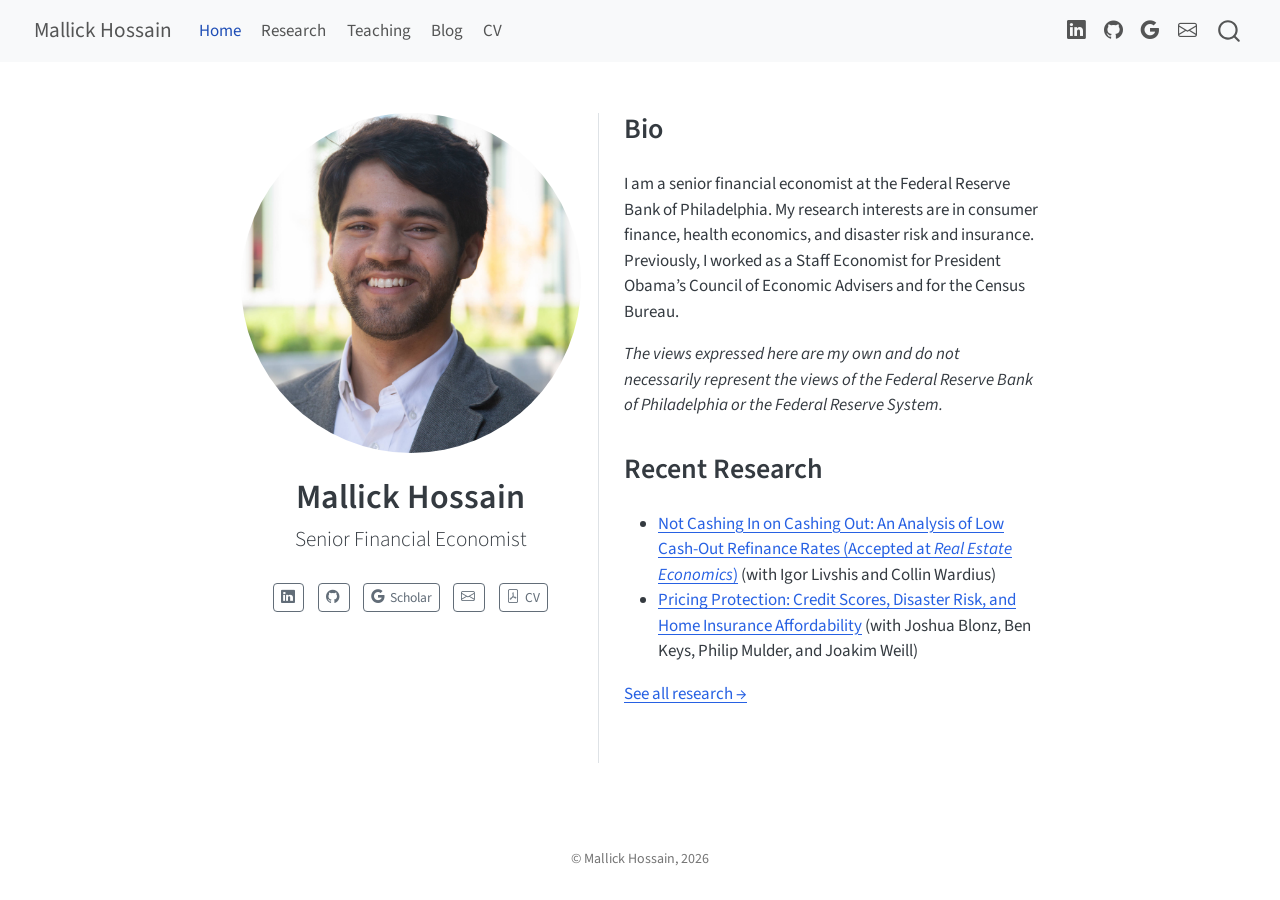
==== docs/index.html @ 6b45d467 "initial commit" ====
<!DOCTYPE html>
<html xmlns="http://www.w3.org/1999/xhtml" lang="en" xml:lang="en"><head>

<meta charset="utf-8">
<meta name="generator" content="quarto-1.8.25">

<meta name="viewport" content="width=device-width, initial-scale=1.0, user-scalable=yes">


<title>Mallick Hossain</title>
<style>
code{white-space: pre-wrap;}
span.smallcaps{font-variant: small-caps;}
div.columns{display: flex; gap: min(4vw, 1.5em);}
div.column{flex: auto; overflow-x: auto;}
div.hanging-indent{margin-left: 1.5em; text-indent: -1.5em;}
ul.task-list{list-style: none;}
ul.task-list li input[type="checkbox"] {
  width: 0.8em;
  margin: 0 0.8em 0.2em -1em; /* quarto-specific, see https://github.com/quarto-dev/quarto-cli/issues/4556 */ 
  vertical-align: middle;
}
</style>


<script src="site_libs/quarto-nav/quarto-nav.js"></script>
<script src="site_libs/quarto-nav/headroom.min.js"></script>
<script src="site_libs/clipboard/clipboard.min.js"></script>
<script src="site_libs/quarto-search/autocomplete.umd.js"></script>
<script src="site_libs/quarto-search/fuse.min.js"></script>
<script src="site_libs/quarto-search/quarto-search.js"></script>
<meta name="quarto:offset" content="./">
<script src="site_libs/quarto-html/quarto.js" type="module"></script>
<script src="site_libs/quarto-html/tabsets/tabsets.js" type="module"></script>
<script src="site_libs/quarto-html/axe/axe-check.js" type="module"></script>
<script src="site_libs/quarto-html/popper.min.js"></script>
<script src="site_libs/quarto-html/tippy.umd.min.js"></script>
<link href="site_libs/quarto-html/tippy.css" rel="stylesheet">
<link href="site_libs/quarto-html/quarto-syntax-highlighting-7b89279ff1a6dce999919e0e67d4d9ec.css" rel="stylesheet" id="quarto-text-highlighting-styles">
<script src="site_libs/bootstrap/bootstrap.min.js"></script>
<link href="site_libs/bootstrap/bootstrap-icons.css" rel="stylesheet">
<link href="site_libs/bootstrap/bootstrap-5da7ccef4470bbfba848339bb41d5ec3.min.css" rel="stylesheet" append-hash="true" id="quarto-bootstrap" data-mode="light">
<script id="quarto-search-options" type="application/json">{
  "location": "navbar",
  "copy-button": false,
  "collapse-after": 3,
  "panel-placement": "end",
  "type": "overlay",
  "limit": 50,
  "keyboard-shortcut": [
    "f",
    "/",
    "s"
  ],
  "show-item-context": false,
  "language": {
    "search-no-results-text": "No results",
    "search-matching-documents-text": "matching documents",
    "search-copy-link-title": "Copy link to search",
    "search-hide-matches-text": "Hide additional matches",
    "search-more-match-text": "more match in this document",
    "search-more-matches-text": "more matches in this document",
    "search-clear-button-title": "Clear",
    "search-text-placeholder": "",
    "search-detached-cancel-button-title": "Cancel",
    "search-submit-button-title": "Submit",
    "search-label": "Search"
  }
}</script>


<link rel="stylesheet" href="styles.css">
</head>

<body class="nav-fixed fullcontent quarto-light">

<div id="quarto-search-results"></div>
  <header id="quarto-header" class="headroom fixed-top">
    <nav class="navbar navbar-expand-lg " data-bs-theme="dark">
      <div class="navbar-container container-fluid">
      <div class="navbar-brand-container mx-auto">
    <a href="./index.html" class="navbar-brand navbar-brand-logo">
    </a>
    <a class="navbar-brand" href="./index.html">
    <span class="navbar-title">Mallick Hossain</span>
    </a>
  </div>
            <div id="quarto-search" class="" title="Search"></div>
          <button class="navbar-toggler" type="button" data-bs-toggle="collapse" data-bs-target="#navbarCollapse" aria-controls="navbarCollapse" role="menu" aria-expanded="false" aria-label="Toggle navigation" onclick="if (window.quartoToggleHeadroom) { window.quartoToggleHeadroom(); }">
  <span class="navbar-toggler-icon"></span>
</button>
          <div class="collapse navbar-collapse" id="navbarCollapse">
            <ul class="navbar-nav navbar-nav-scroll me-auto">
  <li class="nav-item">
    <a class="nav-link active" href="./index.html" aria-current="page"> 
<span class="menu-text">Home</span></a>
  </li>  
  <li class="nav-item">
    <a class="nav-link" href="./research.html"> 
<span class="menu-text">Research</span></a>
  </li>  
  <li class="nav-item">
    <a class="nav-link" href="./teaching.html"> 
<span class="menu-text">Teaching</span></a>
  </li>  
  <li class="nav-item">
    <a class="nav-link" href="./blog.html"> 
<span class="menu-text">Blog</span></a>
  </li>  
  <li class="nav-item">
    <a class="nav-link" href="./files/HossainCV.pdf"> 
<span class="menu-text">CV</span></a>
  </li>  
</ul>
            <ul class="navbar-nav navbar-nav-scroll ms-auto">
  <li class="nav-item compact">
    <a class="nav-link" href="https://www.linkedin.com/in/mallickhossain/"> <i class="bi bi-linkedin" role="img">
</i> 
<span class="menu-text"></span></a>
  </li>  
  <li class="nav-item compact">
    <a class="nav-link" href="https://github.com/emallickhossain"> <i class="bi bi-github" role="img">
</i> 
<span class="menu-text"></span></a>
  </li>  
  <li class="nav-item compact">
    <a class="nav-link" href="https://scholar.google.com.my/citations?hl=en&amp;user=22Vq08IAAAAJ"> <i class="bi bi-google" role="img" aria-label="Google Scholar">
</i> 
<span class="menu-text"></span></a>
  </li>  
  <li class="nav-item compact">
    <a class="nav-link" href="mailto:your.email@philadelphiafed.org"> <i class="bi bi-envelope" role="img">
</i> 
<span class="menu-text"></span></a>
  </li>  
</ul>
          </div> <!-- /navcollapse -->
            <div class="quarto-navbar-tools">
</div>
      </div> <!-- /container-fluid -->
    </nav>
</header>
<!-- content -->
<div id="quarto-content" class="quarto-container page-columns page-rows-contents page-layout-article page-navbar">
<!-- sidebar -->
<!-- margin-sidebar -->
    
<!-- main -->
<div class="quarto-about-trestles">
  <div class="about-entity">
    <img src="images/avatar.jpg" class="about-image
  round " style="height: 20em; width: 20em;">
<header id="title-block-header" class="quarto-title-block default">
<div class="quarto-title">
<h1 class="title">Mallick Hossain</h1>
<p class="subtitle lead">Senior Financial Economist</p>
</div>
<div class="quarto-title-meta">
  </div>
</header>
    <div class="about-links">
  <a href="https://www.linkedin.com/in/mallickhossain/" class="about-link" rel="" target="">
    <i class="bi bi-linkedin"></i>
     <span class="about-link-text"></span>
  </a>
  <a href="https://github.com/emallickhossain" class="about-link" rel="" target="">
    <i class="bi bi-github"></i>
     <span class="about-link-text"></span>
  </a>
  <a href="https://scholar.google.com.my/citations?hl=en&amp;user=22Vq08IAAAAJ" class="about-link" rel="" target="">
    <i class="bi bi-google"></i>
     <span class="about-link-text">Scholar</span>
  </a>
  <a href="mailto:your.email@philadelphiafed.org" class="about-link" rel="" target="">
    <i class="bi bi-envelope"></i>
     <span class="about-link-text"></span>
  </a>
  <a href="/files/HossainCV.pdf" class="about-link" rel="" target="">
    <i class="bi bi-file-pdf"></i>
     <span class="about-link-text">CV</span>
  </a>
</div>
  </div>
  <div class="about-contents"><main class="content" id="quarto-document-content">
<section id="bio" class="level2">
<h2 data-anchor-id="bio">Bio</h2>
<p>I am a senior financial economist at the Federal Reserve Bank of Philadelphia. My research interests are in consumer finance, health economics, and disaster risk and insurance. Previously, I worked as a Staff Economist for President Obama’s Council of Economic Advisers and for the Census Bureau.</p>
<p><em>The views expressed here are my own and do not necessarily represent the views of the Federal Reserve Bank of Philadelphia or the Federal Reserve System.</em></p>
</section>
<section id="recent-research" class="level2">
<h2 data-anchor-id="recent-research">Recent Research</h2>
<ul>
<li><a href="http://doi.org/10.1111/1540-6229.70031">Not Cashing In on Cashing Out: An Analysis of Low Cash-Out Refinance Rates (Accepted at <em>Real Estate Economics</em>)</a> (with Igor Livshis and Collin Wardius)</li>
<li><a href="https://papers.ssrn.com/sol3/papers.cfm?abstract_id=5026600">Pricing Protection: Credit Scores, Disaster Risk, and Home Insurance Affordability</a> (with Joshua Blonz, Ben Keys, Philip Mulder, and Joakim Weill)</li>
</ul>
<p><a href="./research.html">See all research →</a></p>


</section>
</main></div>
</div>
 <!-- /main -->
<script id="quarto-html-after-body" type="application/javascript">
  window.document.addEventListener("DOMContentLoaded", function (event) {
    const isCodeAnnotation = (el) => {
      for (const clz of el.classList) {
        if (clz.startsWith('code-annotation-')) {                     
          return true;
        }
      }
      return false;
    }
    const onCopySuccess = function(e) {
      // button target
      const button = e.trigger;
      // don't keep focus
      button.blur();
      // flash "checked"
      button.classList.add('code-copy-button-checked');
      var currentTitle = button.getAttribute("title");
      button.setAttribute("title", "Copied!");
      let tooltip;
      if (window.bootstrap) {
        button.setAttribute("data-bs-toggle", "tooltip");
        button.setAttribute("data-bs-placement", "left");
        button.setAttribute("data-bs-title", "Copied!");
        tooltip = new bootstrap.Tooltip(button, 
          { trigger: "manual", 
            customClass: "code-copy-button-tooltip",
            offset: [0, -8]});
        tooltip.show();    
      }
      setTimeout(function() {
        if (tooltip) {
          tooltip.hide();
          button.removeAttribute("data-bs-title");
          button.removeAttribute("data-bs-toggle");
          button.removeAttribute("data-bs-placement");
        }
        button.setAttribute("title", currentTitle);
        button.classList.remove('code-copy-button-checked');
      }, 1000);
      // clear code selection
      e.clearSelection();
    }
    const getTextToCopy = function(trigger) {
      const outerScaffold = trigger.parentElement.cloneNode(true);
      const codeEl = outerScaffold.querySelector('code');
      for (const childEl of codeEl.children) {
        if (isCodeAnnotation(childEl)) {
          childEl.remove();
        }
      }
      return codeEl.innerText;
    }
    const clipboard = new window.ClipboardJS('.code-copy-button:not([data-in-quarto-modal])', {
      text: getTextToCopy
    });
    clipboard.on('success', onCopySuccess);
    if (window.document.getElementById('quarto-embedded-source-code-modal')) {
      const clipboardModal = new window.ClipboardJS('.code-copy-button[data-in-quarto-modal]', {
        text: getTextToCopy,
        container: window.document.getElementById('quarto-embedded-source-code-modal')
      });
      clipboardModal.on('success', onCopySuccess);
    }
      var localhostRegex = new RegExp(/^(?:http|https):\/\/localhost\:?[0-9]*\//);
      var mailtoRegex = new RegExp(/^mailto:/);
        var filterRegex = new RegExp('/' + window.location.host + '/');
      var isInternal = (href) => {
          return filterRegex.test(href) || localhostRegex.test(href) || mailtoRegex.test(href);
      }
      // Inspect non-navigation links and adorn them if external
     var links = window.document.querySelectorAll('a[href]:not(.nav-link):not(.navbar-brand):not(.toc-action):not(.sidebar-link):not(.sidebar-item-toggle):not(.pagination-link):not(.no-external):not([aria-hidden]):not(.dropdown-item):not(.quarto-navigation-tool):not(.about-link)');
      for (var i=0; i<links.length; i++) {
        const link = links[i];
        if (!isInternal(link.href)) {
          // undo the damage that might have been done by quarto-nav.js in the case of
          // links that we want to consider external
          if (link.dataset.originalHref !== undefined) {
            link.href = link.dataset.originalHref;
          }
        }
      }
    function tippyHover(el, contentFn, onTriggerFn, onUntriggerFn) {
      const config = {
        allowHTML: true,
        maxWidth: 500,
        delay: 100,
        arrow: false,
        appendTo: function(el) {
            return el.parentElement;
        },
        interactive: true,
        interactiveBorder: 10,
        theme: 'quarto',
        placement: 'bottom-start',
      };
      if (contentFn) {
        config.content = contentFn;
      }
      if (onTriggerFn) {
        config.onTrigger = onTriggerFn;
      }
      if (onUntriggerFn) {
        config.onUntrigger = onUntriggerFn;
      }
      window.tippy(el, config); 
    }
    const noterefs = window.document.querySelectorAll('a[role="doc-noteref"]');
    for (var i=0; i<noterefs.length; i++) {
      const ref = noterefs[i];
      tippyHover(ref, function() {
        // use id or data attribute instead here
        let href = ref.getAttribute('data-footnote-href') || ref.getAttribute('href');
        try { href = new URL(href).hash; } catch {}
        const id = href.replace(/^#\/?/, "");
        const note = window.document.getElementById(id);
        if (note) {
          return note.innerHTML;
        } else {
          return "";
        }
      });
    }
    const xrefs = window.document.querySelectorAll('a.quarto-xref');
    const processXRef = (id, note) => {
      // Strip column container classes
      const stripColumnClz = (el) => {
        el.classList.remove("page-full", "page-columns");
        if (el.children) {
          for (const child of el.children) {
            stripColumnClz(child);
          }
        }
      }
      stripColumnClz(note)
      if (id === null || id.startsWith('sec-')) {
        // Special case sections, only their first couple elements
        const container = document.createElement("div");
        if (note.children && note.children.length > 2) {
          container.appendChild(note.children[0].cloneNode(true));
          for (let i = 1; i < note.children.length; i++) {
            const child = note.children[i];
            if (child.tagName === "P" && child.innerText === "") {
              continue;
            } else {
              container.appendChild(child.cloneNode(true));
              break;
            }
          }
          if (window.Quarto?.typesetMath) {
            window.Quarto.typesetMath(container);
          }
          return container.innerHTML
        } else {
          if (window.Quarto?.typesetMath) {
            window.Quarto.typesetMath(note);
          }
          return note.innerHTML;
        }
      } else {
        // Remove any anchor links if they are present
        const anchorLink = note.querySelector('a.anchorjs-link');
        if (anchorLink) {
          anchorLink.remove();
        }
        if (window.Quarto?.typesetMath) {
          window.Quarto.typesetMath(note);
        }
        if (note.classList.contains("callout")) {
          return note.outerHTML;
        } else {
          return note.innerHTML;
        }
      }
    }
    for (var i=0; i<xrefs.length; i++) {
      const xref = xrefs[i];
      tippyHover(xref, undefined, function(instance) {
        instance.disable();
        let url = xref.getAttribute('href');
        let hash = undefined; 
        if (url.startsWith('#')) {
          hash = url;
        } else {
          try { hash = new URL(url).hash; } catch {}
        }
        if (hash) {
          const id = hash.replace(/^#\/?/, "");
          const note = window.document.getElementById(id);
          if (note !== null) {
            try {
              const html = processXRef(id, note.cloneNode(true));
              instance.setContent(html);
            } finally {
              instance.enable();
              instance.show();
            }
          } else {
            // See if we can fetch this
            fetch(url.split('#')[0])
            .then(res => res.text())
            .then(html => {
              const parser = new DOMParser();
              const htmlDoc = parser.parseFromString(html, "text/html");
              const note = htmlDoc.getElementById(id);
              if (note !== null) {
                const html = processXRef(id, note);
                instance.setContent(html);
              } 
            }).finally(() => {
              instance.enable();
              instance.show();
            });
          }
        } else {
          // See if we can fetch a full url (with no hash to target)
          // This is a special case and we should probably do some content thinning / targeting
          fetch(url)
          .then(res => res.text())
          .then(html => {
            const parser = new DOMParser();
            const htmlDoc = parser.parseFromString(html, "text/html");
            const note = htmlDoc.querySelector('main.content');
            if (note !== null) {
              // This should only happen for chapter cross references
              // (since there is no id in the URL)
              // remove the first header
              if (note.children.length > 0 && note.children[0].tagName === "HEADER") {
                note.children[0].remove();
              }
              const html = processXRef(null, note);
              instance.setContent(html);
            } 
          }).finally(() => {
            instance.enable();
            instance.show();
          });
        }
      }, function(instance) {
      });
    }
        let selectedAnnoteEl;
        const selectorForAnnotation = ( cell, annotation) => {
          let cellAttr = 'data-code-cell="' + cell + '"';
          let lineAttr = 'data-code-annotation="' +  annotation + '"';
          const selector = 'span[' + cellAttr + '][' + lineAttr + ']';
          return selector;
        }
        const selectCodeLines = (annoteEl) => {
          const doc = window.document;
          const targetCell = annoteEl.getAttribute("data-target-cell");
          const targetAnnotation = annoteEl.getAttribute("data-target-annotation");
          const annoteSpan = window.document.querySelector(selectorForAnnotation(targetCell, targetAnnotation));
          const lines = annoteSpan.getAttribute("data-code-lines").split(",");
          const lineIds = lines.map((line) => {
            return targetCell + "-" + line;
          })
          let top = null;
          let height = null;
          let parent = null;
          if (lineIds.length > 0) {
              //compute the position of the single el (top and bottom and make a div)
              const el = window.document.getElementById(lineIds[0]);
              top = el.offsetTop;
              height = el.offsetHeight;
              parent = el.parentElement.parentElement;
            if (lineIds.length > 1) {
              const lastEl = window.document.getElementById(lineIds[lineIds.length - 1]);
              const bottom = lastEl.offsetTop + lastEl.offsetHeight;
              height = bottom - top;
            }
            if (top !== null && height !== null && parent !== null) {
              // cook up a div (if necessary) and position it 
              let div = window.document.getElementById("code-annotation-line-highlight");
              if (div === null) {
                div = window.document.createElement("div");
                div.setAttribute("id", "code-annotation-line-highlight");
                div.style.position = 'absolute';
                parent.appendChild(div);
              }
              div.style.top = top - 2 + "px";
              div.style.height = height + 4 + "px";
              div.style.left = 0;
              let gutterDiv = window.document.getElementById("code-annotation-line-highlight-gutter");
              if (gutterDiv === null) {
                gutterDiv = window.document.createElement("div");
                gutterDiv.setAttribute("id", "code-annotation-line-highlight-gutter");
                gutterDiv.style.position = 'absolute';
                const codeCell = window.document.getElementById(targetCell);
                const gutter = codeCell.querySelector('.code-annotation-gutter');
                gutter.appendChild(gutterDiv);
              }
              gutterDiv.style.top = top - 2 + "px";
              gutterDiv.style.height = height + 4 + "px";
            }
            selectedAnnoteEl = annoteEl;
          }
        };
        const unselectCodeLines = () => {
          const elementsIds = ["code-annotation-line-highlight", "code-annotation-line-highlight-gutter"];
          elementsIds.forEach((elId) => {
            const div = window.document.getElementById(elId);
            if (div) {
              div.remove();
            }
          });
          selectedAnnoteEl = undefined;
        };
          // Handle positioning of the toggle
      window.addEventListener(
        "resize",
        throttle(() => {
          elRect = undefined;
          if (selectedAnnoteEl) {
            selectCodeLines(selectedAnnoteEl);
          }
        }, 10)
      );
      function throttle(fn, ms) {
      let throttle = false;
      let timer;
        return (...args) => {
          if(!throttle) { // first call gets through
              fn.apply(this, args);
              throttle = true;
          } else { // all the others get throttled
              if(timer) clearTimeout(timer); // cancel #2
              timer = setTimeout(() => {
                fn.apply(this, args);
                timer = throttle = false;
              }, ms);
          }
        };
      }
        // Attach click handler to the DT
        const annoteDls = window.document.querySelectorAll('dt[data-target-cell]');
        for (const annoteDlNode of annoteDls) {
          annoteDlNode.addEventListener('click', (event) => {
            const clickedEl = event.target;
            if (clickedEl !== selectedAnnoteEl) {
              unselectCodeLines();
              const activeEl = window.document.querySelector('dt[data-target-cell].code-annotation-active');
              if (activeEl) {
                activeEl.classList.remove('code-annotation-active');
              }
              selectCodeLines(clickedEl);
              clickedEl.classList.add('code-annotation-active');
            } else {
              // Unselect the line
              unselectCodeLines();
              clickedEl.classList.remove('code-annotation-active');
            }
          });
        }
    const findCites = (el) => {
      const parentEl = el.parentElement;
      if (parentEl) {
        const cites = parentEl.dataset.cites;
        if (cites) {
          return {
            el,
            cites: cites.split(' ')
          };
        } else {
          return findCites(el.parentElement)
        }
      } else {
        return undefined;
      }
    };
    var bibliorefs = window.document.querySelectorAll('a[role="doc-biblioref"]');
    for (var i=0; i<bibliorefs.length; i++) {
      const ref = bibliorefs[i];
      const citeInfo = findCites(ref);
      if (citeInfo) {
        tippyHover(citeInfo.el, function() {
          var popup = window.document.createElement('div');
          citeInfo.cites.forEach(function(cite) {
            var citeDiv = window.document.createElement('div');
            citeDiv.classList.add('hanging-indent');
            citeDiv.classList.add('csl-entry');
            var biblioDiv = window.document.getElementById('ref-' + cite);
            if (biblioDiv) {
              citeDiv.innerHTML = biblioDiv.innerHTML;
            }
            popup.appendChild(citeDiv);
          });
          return popup.innerHTML;
        });
      }
    }
  });
  </script>
</div> <!-- /content -->
<footer class="footer">
  <div class="nav-footer">
    <div class="nav-footer-left">
      &nbsp;
    </div>   
    <div class="nav-footer-center">
<p>© Mallick Hossain, 2026</p>
</div>
    <div class="nav-footer-right">
      &nbsp;
    </div>
  </div>
</footer>




</body></html>
---- docs/site_libs/quarto-html/tippy.css ----
.tippy-box[data-animation=fade][data-state=hidden]{opacity:0}[data-tippy-root]{max-width:calc(100vw - 10px)}.tippy-box{position:relative;background-color:#333;color:#fff;border-radius:4px;font-size:14px;line-height:1.4;white-space:normal;outline:0;transition-property:transform,visibility,opacity}.tippy-box[data-placement^=top]>.tippy-arrow{bottom:0}.tippy-box[data-placement^=top]>.tippy-arrow:before{bottom:-7px;left:0;border-width:8px 8px 0;border-top-color:initial;transform-origin:center top}.tippy-box[data-placement^=bottom]>.tippy-arrow{top:0}.tippy-box[data-placement^=bottom]>.tippy-arrow:before{top:-7px;left:0;border-width:0 8px 8px;border-bottom-color:initial;transform-origin:center bottom}.tippy-box[data-placement^=left]>.tippy-arrow{right:0}.tippy-box[data-placement^=left]>.tippy-arrow:before{border-width:8px 0 8px 8px;border-left-color:initial;right:-7px;transform-origin:center left}.tippy-box[data-placement^=right]>.tippy-arrow{left:0}.tippy-box[data-placement^=right]>.tippy-arrow:before{left:-7px;border-width:8px 8px 8px 0;border-right-color:initial;transform-origin:center right}.tippy-box[data-inertia][data-state=visible]{transition-timing-function:cubic-bezier(.54,1.5,.38,1.11)}.tippy-arrow{width:16px;height:16px;color:#333}.tippy-arrow:before{content:"";position:absolute;border-color:transparent;border-style:solid}.tippy-content{position:relative;padding:5px 9px;z-index:1}
---- docs/site_libs/quarto-html/quarto-syntax-highlighting-7b89279ff1a6dce999919e0e67d4d9ec.css ----
/* quarto syntax highlight colors */
:root {
  --quarto-hl-ot-color: #003B4F;
  --quarto-hl-at-color: #657422;
  --quarto-hl-ss-color: #20794D;
  --quarto-hl-an-color: #5E5E5E;
  --quarto-hl-fu-color: #4758AB;
  --quarto-hl-st-color: #20794D;
  --quarto-hl-cf-color: #003B4F;
  --quarto-hl-op-color: #5E5E5E;
  --quarto-hl-er-color: #AD0000;
  --quarto-hl-bn-color: #AD0000;
  --quarto-hl-al-color: #AD0000;
  --quarto-hl-va-color: #111111;
  --quarto-hl-bu-color: inherit;
  --quarto-hl-ex-color: inherit;
  --quarto-hl-pp-color: #AD0000;
  --quarto-hl-in-color: #5E5E5E;
  --quarto-hl-vs-color: #20794D;
  --quarto-hl-wa-color: #5E5E5E;
  --quarto-hl-do-color: #5E5E5E;
  --quarto-hl-im-color: #00769E;
  --quarto-hl-ch-color: #20794D;
  --quarto-hl-dt-color: #AD0000;
  --quarto-hl-fl-color: #AD0000;
  --quarto-hl-co-color: #5E5E5E;
  --quarto-hl-cv-color: #5E5E5E;
  --quarto-hl-cn-color: #8f5902;
  --quarto-hl-sc-color: #5E5E5E;
  --quarto-hl-dv-color: #AD0000;
  --quarto-hl-kw-color: #003B4F;
}

/* other quarto variables */
:root {
  --quarto-font-monospace: SFMono-Regular, Menlo, Monaco, Consolas, "Liberation Mono", "Courier New", monospace;
}

/* syntax highlight based on Pandoc's rules */
pre > code.sourceCode > span {
  color: #003B4F;
}

code.sourceCode > span {
  color: #003B4F;
}

div.sourceCode,
div.sourceCode pre.sourceCode {
  color: #003B4F;
}

/* Normal */
code span {
  color: #003B4F;
}

/* Alert */
code span.al {
  color: #AD0000;
  font-style: inherit;
}

/* Annotation */
code span.an {
  color: #5E5E5E;
  font-style: inherit;
}

/* Attribute */
code span.at {
  color: #657422;
  font-style: inherit;
}

/* BaseN */
code span.bn {
  color: #AD0000;
  font-style: inherit;
}

/* BuiltIn */
code span.bu {
  font-style: inherit;
}

/* ControlFlow */
code span.cf {
  color: #003B4F;
  font-weight: bold;
  font-style: inherit;
}

/* Char */
code span.ch {
  color: #20794D;
  font-style: inherit;
}

/* Constant */
code span.cn {
  color: #8f5902;
  font-style: inherit;
}

/* Comment */
code span.co {
  color: #5E5E5E;
  font-style: inherit;
}

/* CommentVar */
code span.cv {
  color: #5E5E5E;
  font-style: italic;
}

/* Documentation */
code span.do {
  color: #5E5E5E;
  font-style: italic;
}

/* DataType */
code span.dt {
  color: #AD0000;
  font-style: inherit;
}

/* DecVal */
code span.dv {
  color: #AD0000;
  font-style: inherit;
}

/* Error */
code span.er {
  color: #AD0000;
  font-style: inherit;
}

/* Extension */
code span.ex {
  font-style: inherit;
}

/* Float */
code span.fl {
  color: #AD0000;
  font-style: inherit;
}

/* Function */
code span.fu {
  color: #4758AB;
  font-style: inherit;
}

/* Import */
code span.im {
  color: #00769E;
  font-style: inherit;
}

/* Information */
code span.in {
  color: #5E5E5E;
  font-style: inherit;
}

/* Keyword */
code span.kw {
  color: #003B4F;
  font-weight: bold;
  font-style: inherit;
}

/* Operator */
code span.op {
  color: #5E5E5E;
  font-style: inherit;
}

/* Other */
code span.ot {
  color: #003B4F;
  font-style: inherit;
}

/* Preprocessor */
code span.pp {
  color: #AD0000;
  font-style: inherit;
}

/* SpecialChar */
code span.sc {
  color: #5E5E5E;
  font-style: inherit;
}

/* SpecialString */
code span.ss {
  color: #20794D;
  font-style: inherit;
}

/* String */
code span.st {
  color: #20794D;
  font-style: inherit;
}

/* Variable */
code span.va {
  color: #111111;
  font-style: inherit;
}

/* VerbatimString */
code span.vs {
  color: #20794D;
  font-style: inherit;
}

/* Warning */
code span.wa {
  color: #5E5E5E;
  font-style: italic;
}

.prevent-inlining {
  content: "</";
}

/*# sourceMappingURL=3944bc705cfaf4c80e56f77c5205168a.css.map */
---- docs/styles.css ----
/* Adjust spacing, fonts, colors as desired */
.quarto-title-banner {
  background-color: #0a3d62;
}
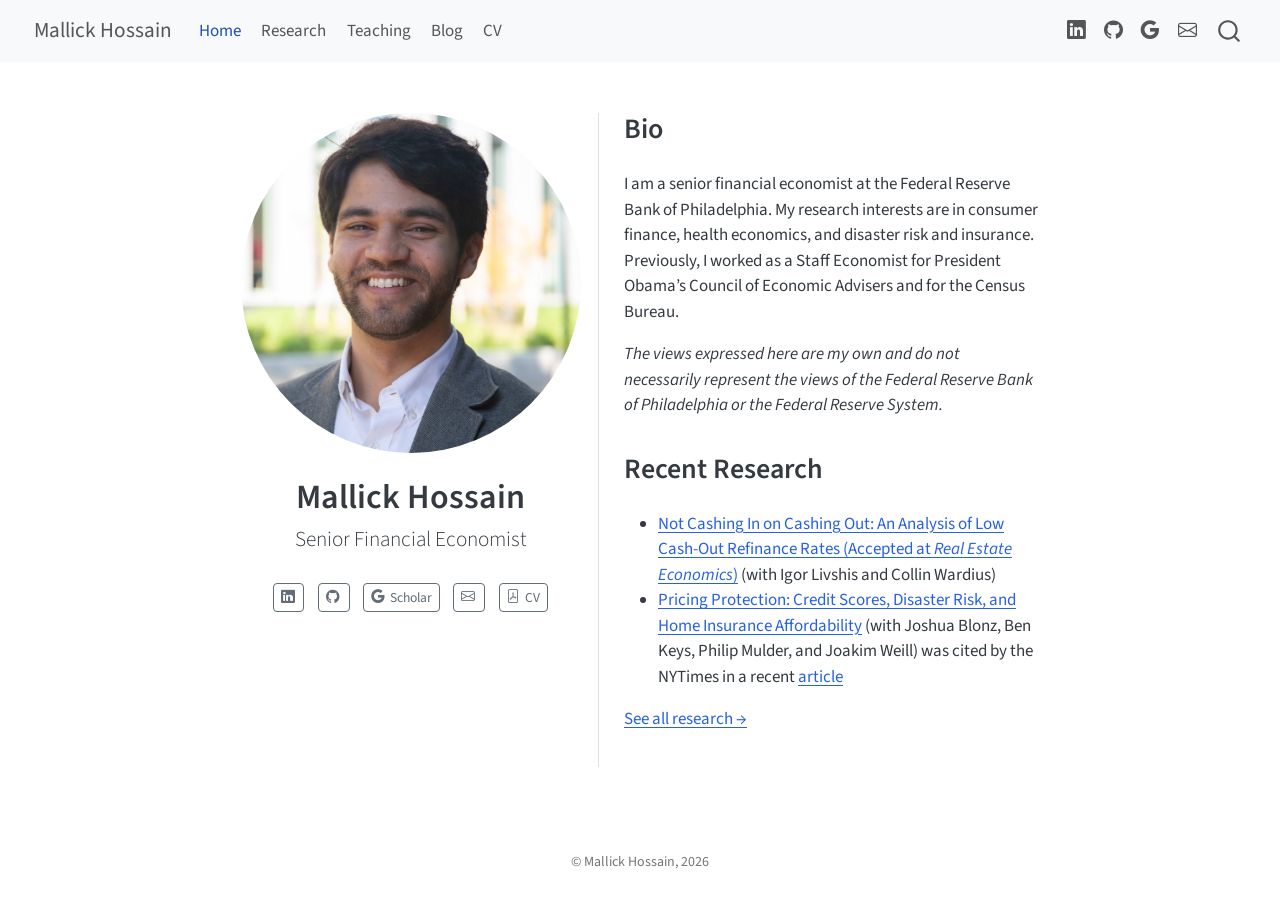
==== commit ef41fef6: "Add NYTimes mention" ====
--- a/docs/index.html
+++ b/docs/index.html
@@ -191,7 +191,7 @@
 <h2 data-anchor-id="recent-research">Recent Research</h2>
 <ul>
 <li><a href="http://doi.org/10.1111/1540-6229.70031">Not Cashing In on Cashing Out: An Analysis of Low Cash-Out Refinance Rates (Accepted at <em>Real Estate Economics</em>)</a> (with Igor Livshis and Collin Wardius)</li>
-<li><a href="https://papers.ssrn.com/sol3/papers.cfm?abstract_id=5026600">Pricing Protection: Credit Scores, Disaster Risk, and Home Insurance Affordability</a> (with Joshua Blonz, Ben Keys, Philip Mulder, and Joakim Weill)</li>
+<li><a href="https://papers.ssrn.com/sol3/papers.cfm?abstract_id=5026600">Pricing Protection: Credit Scores, Disaster Risk, and Home Insurance Affordability</a> (with Joshua Blonz, Ben Keys, Philip Mulder, and Joakim Weill) was cited by the NYTimes in a recent <a href="https://www.nytimes.com/interactive/2026/03/09/climate/home-insurance-credit-scores.html">article</a></li>
 </ul>
 <p><a href="./research.html">See all research →</a></p>
 
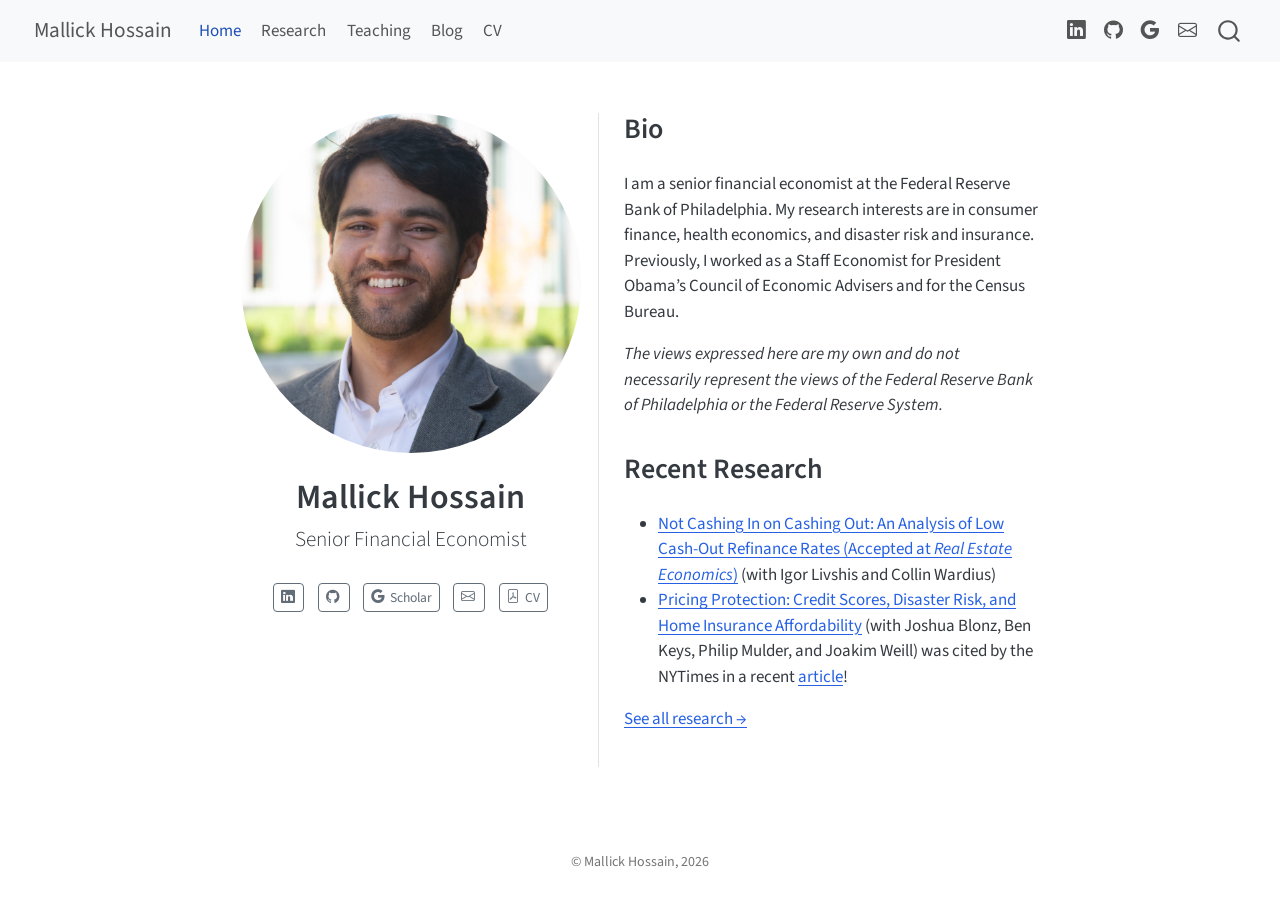
==== commit 15241c40: "Add GitHub Actions workflow for Quarto publish" ====
--- a/docs/index.html
+++ b/docs/index.html
@@ -191,7 +191,7 @@
 <h2 data-anchor-id="recent-research">Recent Research</h2>
 <ul>
 <li><a href="http://doi.org/10.1111/1540-6229.70031">Not Cashing In on Cashing Out: An Analysis of Low Cash-Out Refinance Rates (Accepted at <em>Real Estate Economics</em>)</a> (with Igor Livshis and Collin Wardius)</li>
-<li><a href="https://papers.ssrn.com/sol3/papers.cfm?abstract_id=5026600">Pricing Protection: Credit Scores, Disaster Risk, and Home Insurance Affordability</a> (with Joshua Blonz, Ben Keys, Philip Mulder, and Joakim Weill) was cited by the NYTimes in a recent <a href="https://www.nytimes.com/interactive/2026/03/09/climate/home-insurance-credit-scores.html">article</a></li>
+<li><a href="https://papers.ssrn.com/sol3/papers.cfm?abstract_id=5026600">Pricing Protection: Credit Scores, Disaster Risk, and Home Insurance Affordability</a> (with Joshua Blonz, Ben Keys, Philip Mulder, and Joakim Weill) was cited by the NYTimes in a recent <a href="https://www.nytimes.com/interactive/2026/03/09/climate/home-insurance-credit-scores.html">article</a>!</li>
 </ul>
 <p><a href="./research.html">See all research →</a></p>
 
@@ -266,7 +266,7 @@
     }
       var localhostRegex = new RegExp(/^(?:http|https):\/\/localhost\:?[0-9]*\//);
       var mailtoRegex = new RegExp(/^mailto:/);
-        var filterRegex = new RegExp('/' + window.location.host + '/');
+        var filterRegex = new RegExp("https:\/\/mallickhossain\.com");
       var isInternal = (href) => {
           return filterRegex.test(href) || localhostRegex.test(href) || mailtoRegex.test(href);
       }
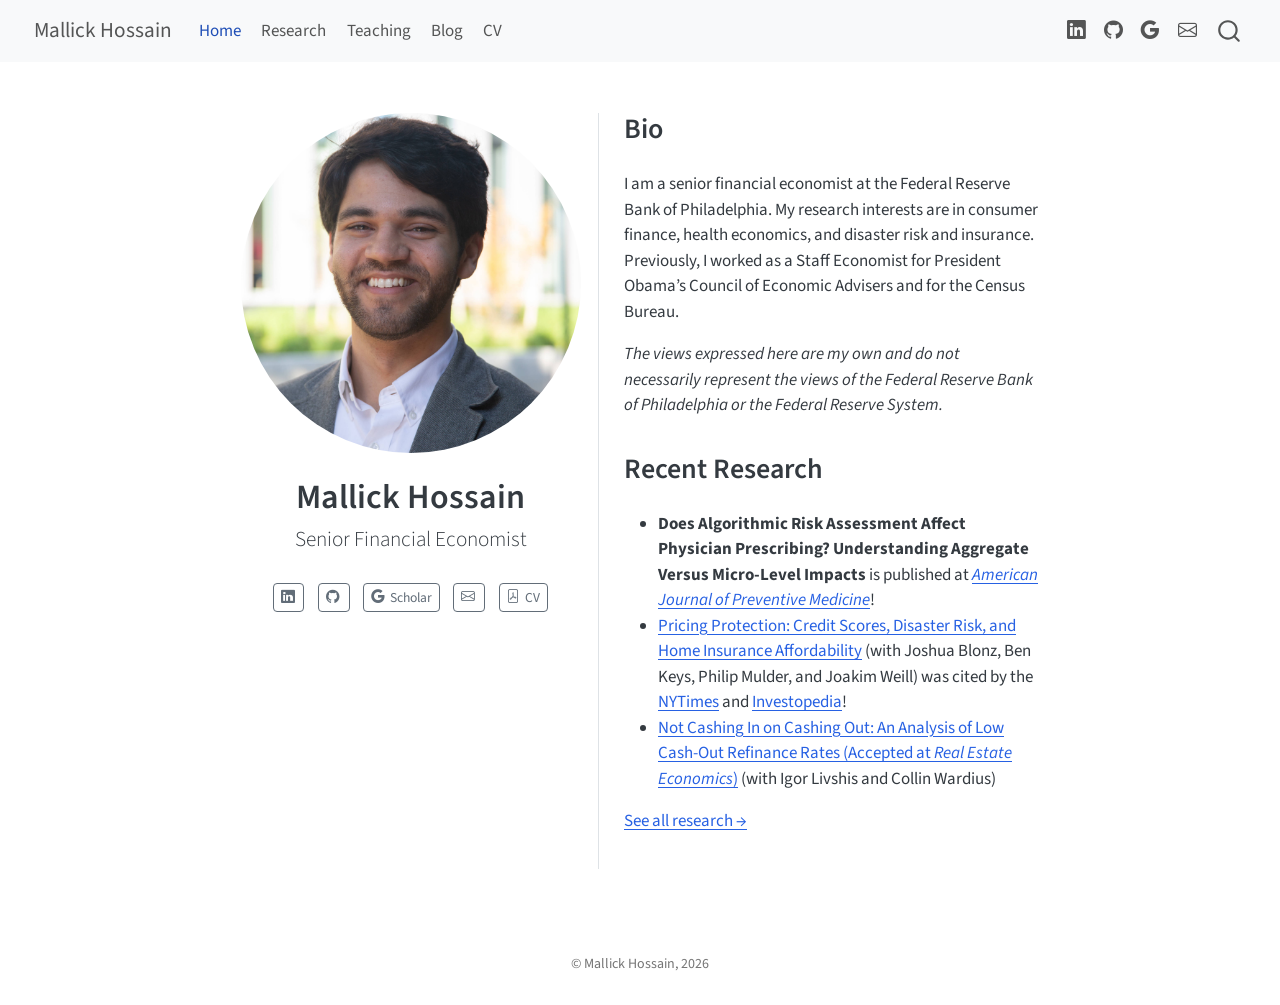
==== commit 9b1fd965: "Add publication link to AJPM" ====
--- a/docs/index.html
+++ b/docs/index.html
@@ -190,8 +190,9 @@
 <section id="recent-research" class="level2">
 <h2 data-anchor-id="recent-research">Recent Research</h2>
 <ul>
+<li><strong>Does Algorithmic Risk Assessment Affect Physician Prescribing? Understanding Aggregate Versus Micro-Level Impacts</strong> is published at <a href="https://authors.elsevier.com/sd/article/S0749-3797(26)00110-8"><em>American Journal of Preventive Medicine</em></a>!</li>
+<li><a href="https://papers.ssrn.com/sol3/papers.cfm?abstract_id=5026600">Pricing Protection: Credit Scores, Disaster Risk, and Home Insurance Affordability</a> (with Joshua Blonz, Ben Keys, Philip Mulder, and Joakim Weill) was cited by the <a href="https://www.nytimes.com/interactive/2026/03/09/climate/home-insurance-credit-scores.html">NYTimes</a> and <a href="https://www.investopedia.com/a-surprising-way-your-credit-score-could-be-costing-you-more-11924703">Investopedia</a>!</li>
 <li><a href="http://doi.org/10.1111/1540-6229.70031">Not Cashing In on Cashing Out: An Analysis of Low Cash-Out Refinance Rates (Accepted at <em>Real Estate Economics</em>)</a> (with Igor Livshis and Collin Wardius)</li>
-<li><a href="https://papers.ssrn.com/sol3/papers.cfm?abstract_id=5026600">Pricing Protection: Credit Scores, Disaster Risk, and Home Insurance Affordability</a> (with Joshua Blonz, Ben Keys, Philip Mulder, and Joakim Weill) was cited by the NYTimes in a recent <a href="https://www.nytimes.com/interactive/2026/03/09/climate/home-insurance-credit-scores.html">article</a>!</li>
 </ul>
 <p><a href="./research.html">See all research →</a></p>
 
@@ -266,7 +267,7 @@
     }
       var localhostRegex = new RegExp(/^(?:http|https):\/\/localhost\:?[0-9]*\//);
       var mailtoRegex = new RegExp(/^mailto:/);
-        var filterRegex = new RegExp("https:\/\/mallickhossain\.com");
+        var filterRegex = new RegExp('/' + window.location.host + '/');
       var isInternal = (href) => {
           return filterRegex.test(href) || localhostRegex.test(href) || mailtoRegex.test(href);
       }
